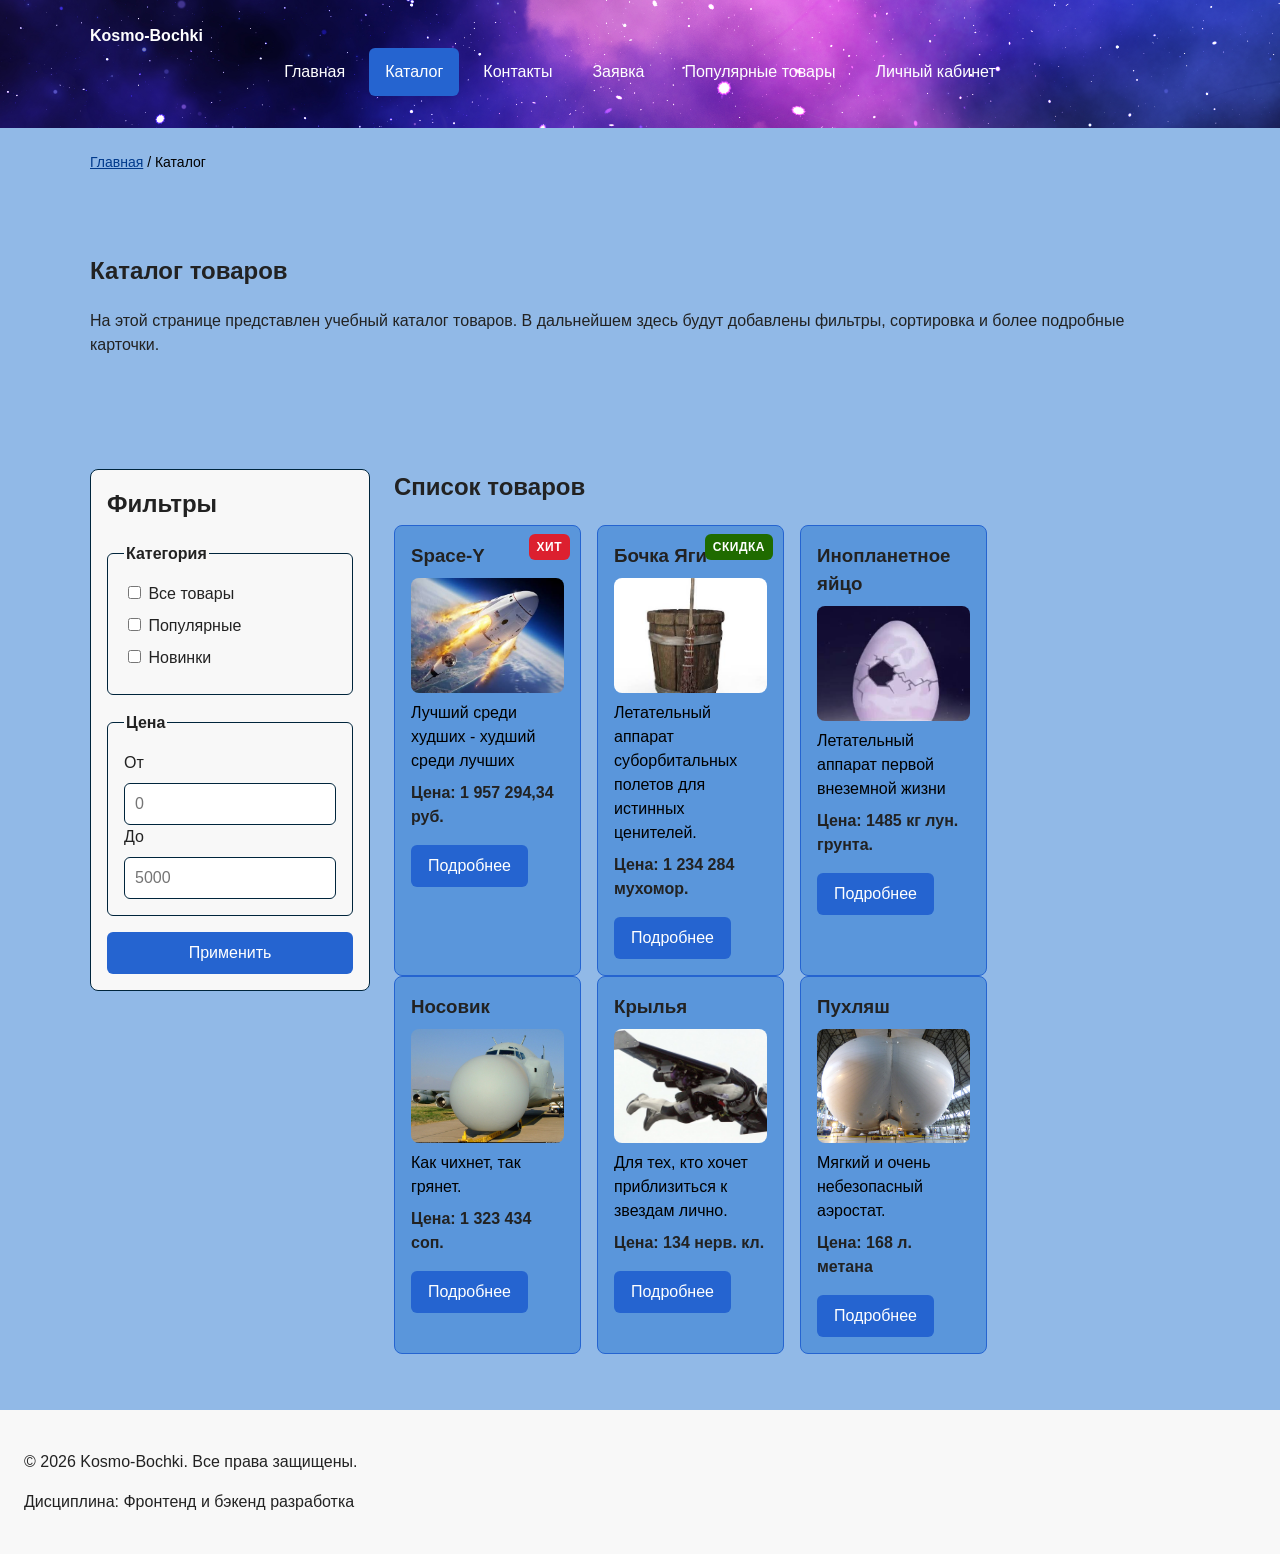
==== catalog.html @ 21ab797a "init: перенос основы из kr3-responsive-shop" ====
<!DOCTYPE html>
<html lang="ru">
<head>
  <meta charset="UTF-8">
  <meta name="viewport" content="width=device-width, initial-scale=1.0">
  <meta name="description" content="Каталог товаров учебного интернет-магазина.">

  <meta property="og:type" content="website">
  <meta property="og:title" content="Учебный интернет-магазин">
  <meta property="og:description" content="Учебный frontend-проект интернет-магазина.">
  <meta property="og:image" content="https://VV00nder.github.io/kr1-html-css-shop/images/preview.jpg">

  <title>Каталог товаров — Учебный интернет-магазин</title>

  <link rel="stylesheet" href="css/style.css">
  <link rel="stylesheet" href="css/responsive.css">
</head>
<body>
  <a class="skip-link" href="#main">Перейти к основному содержимому</a>

  <header class="site-header">
    <div class="site-header__inner">
      <a class="site-header__logo" href="index.html">Kosmo-Bochki</a>

      <nav class="site-nav" aria-label="Основная навигация">
        <ul class="site-nav__list">
          <li class="site-nav__item">
            <a class="site-nav__link" href="index.html">Главная</a>
          </li>
          <li class="site-nav__item">
            <a class="site-nav__link site-nav__link--active" href="catalog.html" aria-current="page">Каталог</a>
          </li>
          <li class="site-nav__item">
            <a class="site-nav__link" href="contacts.html">Контакты</a>
          </li>
          <li class="site-nav__item">
            <a class="site-nav__link" href="order.html">Заявка</a>
          </li>
          <li class="site-nav__item">
            <a class="site-nav__link" href="index.html#popular">Популярные товары</a>
          </li>
          <li class="site-nav__item">
            <a class = "site-nav__link" href="lk.html">
              Личный кабинет
            </a>
          </li>
        </ul>
      </nav>
    </div>
  </header>

  <main class="page" id="main">
    <nav class="breadcrumbs" aria-label="Хлебные крошки">
      <a class="breadcrumbs__link" href="index.html">Главная</a>
      <span class="breadcrumbs__current">Каталог</span>
    </nav>

    <section class="section">
      <h1 class="section__title">Каталог товаров</h1>
      <p>
        На этой странице представлен учебный каталог товаров.
        В дальнейшем здесь будут добавлены фильтры, сортировка и более
        подробные карточки.
      </p>
    </section>

    <section class="catalog-layout">
      <aside class="catalog-filters catalog-layout__filters">
        <h2 class="catalog-filters__title">Фильтры</h2>

        <form class="catalog-filters__form" action="#" method="get">
          <fieldset class="catalog-filters__group">
            <legend class="catalog-filters__legend">Категория</legend>

            <label class="catalog-filters__label">
              <input type="checkbox" name="category" value="all">
              Все товары
            </label>

            <label class="catalog-filters__label">
              <input type="checkbox" name="category" value="popular">
              Популярные
            </label>

            <label class="catalog-filters__label">
              <input type="checkbox" name="category" value="new">
              Новинки
            </label>
          </fieldset>

          <fieldset class="catalog-filters__group">
            <legend class="catalog-filters__legend">Цена</legend>

            <label class="catalog-filters__label" for="price-from">От</label>
            <input class="catalog-filters__input" id="price-from" name="price-from" type="number" min="0" placeholder="0">

            <label class="catalog-filters__label" for="price-to">До</label>
            <input class="catalog-filters__input" id="price-to" name="price-to" type="number" min="0" placeholder="5000">
          </fieldset>

          <button class="button button--primary" type="submit">Применить</button>
        </form>
      </aside>

      <section class="catalog-layout__products">
        <h2 class="catalog-layout__title">Список товаров</h2>

        <div class="products-grid">
        <article class="product-card product-card--featured">
          <span class="product-card__badge product-card__badge--hit">ХИТ</span>

          <h3 class="product-card__title">Space-Y</h3>
          <img src="./images/Space-Y.jpg" alt="Космический корабль Space-Y" class="product-card__image">
          <p class="product-card__description">Лучший среди худших - худший среди лучших</p>
          <p class="product-card__price">Цена: 1 957 294,34 руб.</p>
          <a class="button button--primary product-card__button" data-product="Товар 1" href="./product.html">
            Подробнее
          </a>
        </article>

        <article class="product-card product-card--featured">
          <span class="product-card__badge product-card__badge--discount">СКИДКА</span>
          <h3 class="product-card__title">Бочка Яги</h3>
          <img src="./images/bochka.jpg" alt="Бочка" class = "product-card__image">
          <p class="product-card__description">Летательный аппарат суборбитальных полетов для истинных ценителей.</p>
          <p class="product-card__price">Цена: 1 234 284 мухомор.</p>
          <a class="button button--primary product-card__button" data-product="Товар 2" href="./product.html">
            Подробнее
          </a>
        </article>

        <article class="product-card product-card--featured">
          <h3 class="product-card__title">Инопланетное яйцо</h3>
          <img src="./images/Luntik.jpg" alt="Яйцо" class="product-card__image">
          <p class="product-card__description">Летательный аппарат первой внеземной жизни</p>
          <p class="product-card__price">Цена: 1485 кг лун. грунта.</p>
          <a class="button button--primary product-card__button" data-product="Товар 3" href="./product.html">
            Подробнее
          </a>
        </article>
      </div>
      <div class="products-grid">
        <article class="product-card product-card--featured">
          <h3 class="product-card__title">Носовик</h3>
          <img src="./images/noise.jpg" alt="Нос" class="product-card__image">
          <p class="product-card__description">Как чихнет, так грянет.</p>
          <p class="product-card__price">Цена: 1 323 434 соп.</p>
          <a class="button button--primary product-card__button" data-product="Товар 4" href="./product.html">
            Подробнее
          </a>
        </article>

        <article class="product-card product-card--featured">
          <h3 class="product-card__title">Крылья</h3>
          <img src="./images/fly.jpg" alt="Крылья" class = "product-card__image">
          <p class="product-card__description">Для тех, кто хочет приблизиться к звездам лично.</p>
          <p class="product-card__price">Цена: 134 нерв. кл.</p>
          <a class="button button--primary product-card__button" data-product="Товар 5" href="./product.html">
            Подробнее
          </a>
        </article>

        <article class="product-card product-card--featured">
          <h3 class="product-card__title">Пухляш</h3>
          <img
              src="./images/Airlander.jpg"
              srcset="./images/Airlander.jpg 480w,
                      ./images/Airlander.jpg 640w,
                      ./images/Airlander.jpg 960w"
              sizes="(max-width: 639px) 100vw,
                    (max-width: 1023px) 50vw,
                    33vw"
              alt="Пухляш"
              width="640"
              height="480"
              loading="lazy"
              class="product-card__image"
            >
          <p class="product-card__description">Мягкий и очень небезопасный аэростат.</p>
          <p class="product-card__price">Цена: 168 л. метана</p>
          <a class="button button--primary product-card__button" data-product="Товар 6" href="./product.html">
            Подробнее
          </a>
        </article>
      </div>
      </section>
    </section>
  </main>

  <footer class="site-footer">
    <div class="site-footer__inner">
      <p class="site-footer__text">&copy; 2026 Kosmo-Bochki. Все права защищены.</p>
      <p class="site-footer__text">Дисциплина: Фронтенд и бэкенд разработка</p>
    </div>
  </footer>
</body>
</html>
---- css/style.css ----
/* ==========================================================================
   Оглавление
   1. Переменные проекта (дизайн-токены)
   2. Базовые стили
   3. Каркас страницы: page, site-header, site-nav, site-footer, breadcrumbs
   4. Компоненты: button, hero, section, info-list, info-note
   5. Компоненты: products-grid, product-card
   6. Компоненты: catalog-layout, catalog-filters
   7. Компоненты: order-dialog, order-form, success-message
   8. Состояния и утилиты
   ========================================================================== */


/* ==========================================================================
   1. Переменные проекта
   ========================================================================== */

:root {
  /* Цвета */
  --color-bg: #2575d080;
  --color-text: #222222;
  --color-muted: #000000;
  --color-primary: #2564d0;
  --color-primary-dark: #d02542;
  --color-border: #00253c;
  --color-surface: #f8f8f8;
  --color-surface-accent: #eef5ff;
  --color-danger: #b00020;
  --color-success: #258ed0;
  --color-success-bg: #eefaf0;
  --color-white: #ffffff;
  --color-overlay: rgba(0, 0, 0, 0.5);

  /* Отступы */
  --space-xs: 4px;
  --space-sm: 8px;
  --space-md: 16px;
  --space-lg: 24px;
  --space-xl: 32px;

  /* Скругления */
  --radius-sm: 6px;
  --radius-md: 8px;
  --radius-lg: 12px;

  /* Размеры */
  --container-width: 1100px;
}


/* ==========================================================================
   2. Базовые стили
   ========================================================================== */

* {
  box-sizing: border-box;
}

html {
  scroll-behavior: smooth;
}

body {
  margin: 0;
  display: flex;
  flex-direction:column;
  min-height: 100vh;
  font-family: Arial, sans-serif;
  line-height: 1.5;
  color: var(--color-text);
  background-color: var(--color-bg);
}

a {
  color: var(--color-primary);
}

a:hover {
  color: var(--color-primary-dark);
}

a:focus-visible {
  outline: 2px solid var(--color-primary);
  outline-offset: 3px;
}


/* ==========================================================================
  3. Каркас страницы
   ========================================================================== */

/* --- page: основная область страницы (<main>) --- */

.page {
  padding: var(--space-lg);
}
main {
  flex:1;
}
/* --- site-header: шапка сайта --- */

.site-header {
  background-image: url("../images/3d-abstract-space-sky-with-stars-nebula.jpg");
  background-size: cover;
  background-position: center;
  background-repeat: no-repeat;
  padding: var(--space-lg);
  background-color: var(--color-surface);
}

.site-header__inner {
  max-width: var(--container-width);
  margin: 0 auto;
}

.site-header__logo {
  font-weight: 700;
  color: var(--color-white);
  text-decoration: none;
}

/* --- site-nav: основная навигация ---
   Корневой блок; внешний вид задают его элементы. */

.site-nav__list {
  display: flex;
  flex-wrap: wrap;
  justify-content: center;
  align-items: center;
  gap: var(--space-md);
  padding: 0;
  margin: var(--space-md) 0 0;
  list-style: none;
}

.site-nav__item {
  margin-bottom: var(--space-sm);
}

.site-nav__link {
  display: inline-block;
  padding: var(--space-sm) var(--space-md);
  color: var(--color-white);
  text-decoration: none;
  border-radius: var(--radius-sm);
}

.site-nav__link:hover,
.site-nav__link--active,
.site-nav__link--active:hover {
  color: var(--color-white);
  background-color: var(--color-primary);
}

/* --- site-footer: подвал сайта --- */

.site-footer {
  padding: var(--space-lg);
  background-color: var(--color-surface);
  
}

.site-footer__inner {
  max-width: var(--container-width);
  margin-top: auto;
}

.site-footer__text {
  margin: var(--space-md) 0;
}

/* --- breadcrumbs: хлебные крошки --- */

.breadcrumbs {
  max-width: var(--container-width);
  margin: 0 auto var(--space-md);
  font-size: 14px;
  color: var(--color-muted);
}

.breadcrumbs__link {
  color: #003a8c;
}

.breadcrumbs__current::before {
  content: " / ";
  color: var(--color-muted);
}


/* ==========================================================================
   4. Компоненты: button, hero, section, info-list, info-note
   ========================================================================== */

/* --- button: кнопка и ссылка-кнопка --- */

.button {
  display: inline-block;
  padding: var(--space-sm) var(--space-md);
  border: 1px solid transparent;
  border-radius: var(--radius-sm);
  font: inherit;
  text-decoration: none;
  cursor: pointer;
}

.button:focus-visible {
  outline: 2px solid var(--color-primary);
  outline-offset: 3px;
}

/* Модификатор --disabled — для ссылок-кнопок, у которых нет атрибута disabled */
.button:disabled,
.button--disabled {
  opacity: 0.6;
  cursor: not-allowed;
}

.button--primary {
  color: var(--color-white);
  background-color: var(--color-primary);
}

/* color указан повторно: иначе его перебьёт глобальное правило a:hover */
.button--primary:hover {
  color: var(--color-white);
  background-color: var(--color-primary-dark);
}

.button--secondary {
  color: var(--color-primary);
  background-color: transparent;
  border-color: var(--color-primary);
}

.button--secondary:hover {
  color: var(--color-white);
  background-color: var(--color-primary);
}

/* --- hero: первый экран главной страницы --- */

.hero {
  max-width: var(--container-width);
  margin: 0 auto var(--space-xl);
  padding: var(--space-xl) var(--space-lg);
  background-color: var(--color-surface-accent);
  border-radius: var(--radius-lg);
}

.hero__title {
  margin-top: 0;
}

.hero__text {
  margin: 0 0 var(--space-md);
}

/* --- section: универсальный раздел страницы --- */

.section {
  max-width: var(--container-width);
  margin: 0 auto var(--space-xl);
}

.section__title {
  margin-top: 0;
}

/* --- info-list: маркированный список --- */

.info-list {
  margin: var(--space-md) 0;
  padding-left: var(--space-xl);
}

.info-list__item {
  margin-bottom: var(--space-xs);
}

/* --- info-note: дополнительный информационный блок --- */

.info-note {
  max-width: var(--container-width);
  margin: 0 auto var(--space-xl);
  padding: var(--space-md);
  border-left: 4px solid var(--color-primary);
  background-color: var(--color-surface);
}

.info-note__title {
  margin-top: 0;
}

.info-note__text {
  margin-bottom: 0;
}


/* ==========================================================================
   5. Компоненты: products-grid, product-card
   ========================================================================== */

/* --- products-grid: сетка карточек (отвечает только за раскладку) --- */

.products-grid {
  display: grid;
  grid-template-columns: repeat(3, 1fr);
  gap: var(--space-lg);
  align-items: stretch;

}

/* --- product-card: карточка товара --- */

.product-card {
  position: relative;
  display: flex;
  flex-direction: column;
  gap: var(--space-sm);
  padding: var(--space-md);
  border: 1px solid var(--color-border);
  border-radius: var(--radius-md);
  background-color: var(--color-bg);
}


.product-card:hover,
.product-card--featured {
  border-color: var(--color-primary);
}

/* Модификатор для товара со скидкой (пока не используется в разметке) */
.product-card--discount {
  border-color: var(--color-danger);
}

.product-card__title {
  margin: 0;
  color: var(--color-text);
}

.product-card__description {
  margin: 0;
  color: var(--color-muted);
}

.product-card__price {
  margin: 0;
  font-weight: 700;
}

.product-card--discount .product-card__price {
  color: var(--color-danger);
}

.product-card__button {
  margin-top: var(--space-sm);
  align-self: flex-start;
}

.product-card__image {
  width: 100%;
  aspect-ratio: 1 / 1;
  object-fit: contain;
  background-color: var(--color-bg);
  border-radius: var(--radius-sm);
}

/* --- product-card__badge: метка на карточке --- */

.product-card__badge {
  position: absolute;
  top: var(--space-sm);
  left: auto;
  right: 10px;
  z-index: 1;

  padding: var(--space-xs) var(--space-sm);
  border-radius: var(--radius-sm);

  font-size: 12px;
  font-weight: 700;
  letter-spacing: 0.5px;
  text-transform: uppercase;
  color: var(--color-white);
  background-color: var(--color-primary);
}

/* Модификатор: ХИТ — красный */
.product-card__badge--hit {
  background-color: #ff0000c9;
}

/* Модификатор: СКИДКА */
.product-card__badge--discount {
  background-color: #1f6b00;
}

/* Модификатор: НОВИНКА — зелёный/синий */
.product-card__badge--new {
  background-color: var(--color-success);
}


/* ==========================================================================
   5.1. Компоненты: profile, profile-card, last-order (для lk.html)
   ========================================================================== */

/* --- profile: блок профиля --- */

.profile {
  max-width: var(--container-width);
  margin: 0 auto var(--space-xl);
}

.profile__title {
  margin-top: 0;
}

.profile-card {
  display: flex;
  align-items: center;
  gap: var(--space-lg);
  padding: var(--space-md);
  border: 1px solid var(--color-border);
  border-radius: var(--radius-md);
  background-color: var(--color-surface);
}

.profile-card__avatar {
  flex: 0 0 120px;
  width: 120px;
  height: 120px;
  display: flex;
  align-items: center;
  justify-content: center;
  border: 1px solid var(--color-border);
  border-radius: var(--radius-md);
  background-color: var(--color-bg);
  font-size: 48px;
  line-height: 1;
  overflow: hidden;
}

.profile-card__avatar img {
  width: 100%;
  height: 100%;
  object-fit: cover;
}

.profile-card__info {
  margin: 0;
  display: grid;
  gap: var(--space-sm);
  flex: 1 1 auto;
}

.profile-card__row {
  display: flex;
  gap: var(--space-sm);
  flex-wrap: wrap;
}

.profile-card__label {
  margin: 0;
  font-weight: 700;
  min-width: 90px;
}

.profile-card__value {
  margin: 0;
  color: var(--color-muted);
}

/* --- last-order: последний заказ --- */

.last-order {
  max-width: var(--container-width);
  margin: 0 auto var(--space-xl);
}

.last-order__title {
  margin-top: 0;
}


/* ==========================================================================
   6. Компоненты: catalog-layout, catalog-filters
   ========================================================================== */

/* --- catalog-layout: макет страницы каталога --- */

.catalog-layout {
  display: grid;
  grid-template-columns: 260px 1fr;
  grid-template-areas: "filters products";
  gap: var(--space-lg);
  max-width: var(--container-width);
  margin: 0 auto var(--space-xl);
  align-items: start;
}

.catalog-layout__filters {
  grid-area: filters;
}

.catalog-layout__products {
  grid-area: products;
}

.catalog-layout__title {
  margin-top: 0;
}

/* --- catalog-filters: боковая панель фильтров --- */

.catalog-filters {
  padding: var(--space-md);
  border: 1px solid var(--color-border);
  border-radius: var(--radius-md);
  background-color: var(--color-surface);
}

.catalog-filters__title {
  margin-top: 0;
}

.catalog-filters__form {
  display: grid;
  gap: var(--space-md);
}

.catalog-filters__group {
  margin: 0;
  padding: var(--space-md);
  border: 1px solid var(--color-border);
  border-radius: var(--radius-sm);
}

.catalog-filters__legend {
  font-weight: 700;
}

.catalog-filters__label {
  display: block;
  margin-bottom: var(--space-sm);
}

.catalog-filters__input {
  width: 100%;
  padding: var(--space-sm) 10px;
  border: 1px solid var(--color-border);
  border-radius: var(--radius-sm);
  font: inherit;
}


/* ==========================================================================
   7. Компоненты: order-dialog, order-form, success-message
   ========================================================================== */

/* --- order-dialog: модальное окно заявки --- */

.order-dialog {
  width: min(100% - 32px, 560px);
  padding: var(--space-lg);
  border: none;
  border-radius: var(--radius-lg);
}

.order-dialog::backdrop {
  background-color: var(--color-overlay);
}

.order-dialog__title {
  margin-top: 0;
}

/* --- order-form: форма заявки ---
   Корневой блок; внешний вид задают его элементы. */

.order-form__field {
  margin-bottom: var(--space-md);
}

.order-form__label {
  display: block;
  margin-bottom: var(--space-xs);
}

.order-form__input,
.order-form__select,
.order-form__textarea {
  width: 100%;
  padding: 10px 12px;
  border: 1px solid var(--color-border);
  border-radius: var(--radius-sm);
  font: inherit;
}

.order-form__input:hover,
.order-form__select:hover,
.order-form__textarea:hover {
  border-color: var(--color-primary);
}

.order-form__input:focus-visible,
.order-form__select:focus-visible,
.order-form__textarea:focus-visible {
  outline: 2px solid var(--color-primary);
  outline-offset: 3px;
}

.order-form__checkbox {
  margin: 0 var(--space-sm) 0 0;
}

.order-form__hint {
  display: block;
  margin-top: var(--space-xs);
  color: var(--color-muted);
}

.order-form__actions {
  display: flex;
  gap: var(--space-md);
  margin-top: var(--space-lg);
}

/* Состояние ошибки задаётся из JS атрибутом aria-invalid (см. js/main.js) */
.order-form__input[aria-invalid="true"],
.order-form__select[aria-invalid="true"],
.order-form__textarea[aria-invalid="true"] {
  border-color: var(--color-danger);
}

/* --- success-message: сообщение об успешной отправке --- */

.success-message {
  max-width: var(--container-width);
  margin: var(--space-lg) auto;
  padding: var(--space-md);
  border-left: 4px solid var(--color-success);
  background-color: var(--color-success-bg);
}


/* ==========================================================================
   8. Состояния и утилиты
   ========================================================================== */

/* Подсветка якоря, на который перешли по ссылке */
:target {
  outline: 2px dashed var(--color-primary);
  outline-offset: 4px;
}

/* ==========================================================================
   9. Компоненты: product (страница товара), specs-table
   ========================================================================== */

/* --- product: карточка товара на странице товара --- */

.product {
  display: grid;
  grid-template-columns: minmax(0, 1fr) minmax(0, 1fr);
  gap: var(--space-xl);

  max-width: var(--container-width);
  margin: 0 auto var(--space-xl);
  padding: var(--space-lg);

  border: 1px solid var(--color-border);
  border-radius: var(--radius-lg);
  background-color: var(--color-surface);
}

/* Левая колонка — картинка */
.product__media {
  position: relative;
  display: flex;
  align-items: center;
  justify-content: center;
}

.product__image {
  width: 100%;
  max-width: 480px;
  aspect-ratio: 1 / 1;
  object-fit: contain;
  background-color: var(--color-white);
  border-radius: var(--radius-md);
}

/* Бейдж «ХИТ» поверх картинки */
.product__badge {
  position: absolute;
  top: var(--space-md);
  left: var(--space-md);
  z-index: 1;

  padding: var(--space-xs) var(--space-sm);
  border-radius: var(--radius-sm);

  font-size: 12px;
  font-weight: 700;
  letter-spacing: 0.5px;
  text-transform: uppercase;
  color: var(--color-white);
  background-color: var(--color-primary-dark);
}

/* Правая колонка — информация */
.product__info {
  display: flex;
  flex-direction: column;
  gap: var(--space-md);
}

.product__title {
  margin: 0;
}

.product__description {
  margin: 0;
  color: var(--color-muted);
}

.product__price {
  margin: 0;
  font-size: 24px;
  font-weight: 700;
  color: var(--color-primary-dark);
}

.product__actions {
  display: flex;
  flex-wrap: wrap;
  gap: var(--space-md);
  margin-top: auto;   /* прижать кнопки к низу правой колонки */
}

/* --- product-specs: блок характеристик --- */

.product-specs {
  max-width: var(--container-width);
  margin: 0 auto var(--space-xl);
}

.product-specs__title {
  margin-top: 0;
}

/* --- specs-table: таблица характеристик --- */

.specs-table {
  width: 100%;
  border-collapse: collapse;

  border: 1px solid var(--color-border);
  border-radius: var(--radius-md);
  overflow: hidden;
  background-color: var(--color-surface);
}

.specs-table__row {
  border-bottom: 1px solid var(--color-border);
}

.specs-table__row:last-child {
  border-bottom: none;
}

.specs-table__key,
.specs-table__value {
  padding: var(--space-sm) var(--space-md);
  text-align: left;
  vertical-align: top;
}

.specs-table__key {
  width: 40%;
  font-weight: 700;
  background-color: var(--color-surface-accent);
}

.specs-table__value {
  color: var(--color-muted);
}

/* --- Адаптив --- */

@media (max-width: 700px) {
  .product {
    grid-template-columns: 1fr;
    gap: var(--space-lg);
    padding: var(--space-md);
  }

  .product__image {
    max-width: 100%;
  }

  .specs-table__key,
  .specs-table__value {
    display: block;
    width: 100%;
  }

  .specs-table__key {
    border-bottom: none;
    padding-bottom: 0;
  }

  .specs-table__value {
    padding-top: var(--space-xs);
  }
}
---- css/responsive.css ----
/*
  Адаптивные стили для контрольной работы №3.
  Подход: Mobile First.
  Базовые стили рассчитаны на мобильный экран.
  Расширения добавляются через min-width медиазапросы.
*/

*,
*::before,
*::after {
  box-sizing: border-box;
}

html {
  scroll-behavior: smooth;
}

img,
video {
  max-width: 100%;
  height: auto;
}

body {
  overflow-x: hidden;
}

.container,
.main,
.section {
  width: min(100% - 32px, 1200px);
  margin-inline: auto;
}

.section {
  padding-block: clamp(24px, 5vw, 64px);
}

.site-nav__list {
  display: flex;
  flex-direction: column;
  gap: var(--space-sm, 8px);
  padding: 0;
  margin: 0;
  list-style: none;
}

.site-nav__link {
  display: block;
  padding: 12px 16px;
}

@media (min-width: 768px) {
  .site-nav__list {
    flex-direction: row;
    flex-wrap: wrap;
    align-items: center;
  }
}

.hero {
  display: grid;
  gap: var(--space-lg, 24px);
  align-items: center;
}

.hero__content {
  display: grid;
  gap: var(--space-md, 16px);
}

.hero__title {
  font-size: clamp(28px, 7vw, 56px);
  line-height: 1.1;
}

.hero__image {
  width: 100%;
  max-width: 520px;
  margin-inline: auto;
}

@media (min-width: 900px) {
  .hero {
    grid-template-columns: minmax(0, 1fr) minmax(320px, 520px);
  }
}

.products-grid {
  display: grid;
  grid-template-columns: 1fr;
  gap: var(--space-md, 16px);
}

.product-card {
  min-width: 0;
}

.product-card__title,
.product-card__description {
  overflow-wrap: anywhere;
}

@media (min-width: 640px) {
  .products-grid {
    grid-template-columns: repeat(2, minmax(0, 1fr));
  }
}

@media (min-width: 1024px) {
  .products-grid {
    grid-template-columns: repeat(3, minmax(0, 1fr));
  }
}

@media (min-width: 1280px) {
  .products-grid {
    grid-template-columns: repeat(4, minmax(0, 1fr));
  }
}

.catalog-layout {
  display: grid;
  grid-template-columns: minmax(0, 1fr);
  grid-template-areas:
    "filters"
    "products";
  gap: var(--space-lg, 24px);
}

.catalog-filters {
  order: -1;
}

@media (min-width: 1024px) {
  .catalog-layout {
    grid-template-columns: 280px minmax(0, 1fr);
    grid-template-areas: "filters products";
    align-items: start;
  }

  .catalog-filters {
    position: sticky;
    top: 88px;
    order: initial;
  }
}

.product-card__image {
  display: block;
  width: 100%;
  aspect-ratio: 4 / 3;
  object-fit: cover;
  border-radius: var(--radius-md, 8px);
}


.order-form {
  display: grid;
  gap: var(--space-md, 16px);
}

.order-form__group {
  display: grid;
  gap: var(--space-xs, 8px);
}

.order-form__input,
.order-form__textarea,
.order-form__select {
  width: 100%;
  min-height: 44px;
  padding: 10px 12px;
  font: inherit;
}

.order-form__textarea {
  min-height: 120px;
  resize: vertical;
}

@media (min-width: 768px) {
  .order-form {
    grid-template-columns: repeat(2, minmax(0, 1fr));
  }

  .order-form__group--wide {
    grid-column: 1 / -1;
  }
}

.table-wrapper {
  width: 100%;
  overflow-x: auto;
  -webkit-overflow-scrolling: touch;
}

.product-specs {
  width: 100%;
  border-collapse: collapse;
}

.product-specs th,
.product-specs td {
  padding: 12px;
  border: 1px solid var(--color-border, #ddd);
  text-align: left;
}

.order-dialog {
  width: min(100% - 32px, 560px);
  max-height: calc(100vh - 32px);
  overflow: auto;
}

.order-dialog::backdrop {
  background: rgb(0 0 0 / 0.5);
}


.skip-link {
  position: absolute;
  left: 16px;
  top: -100px;
  z-index: 1000;
  padding: 8px 12px;
  color: #111111;
  background-color: #ffffff;
  border: 2px solid #111111;
  border-radius: 6px;
  font-weight: 700;
  text-decoration: none;
  box-shadow: 0 4px 12px rgba(0, 0, 0, 0.5);
}

.skip-link:focus,
.skip-link:focus-visible {
  top: 16px;
}

:focus-visible {
  outline: 3px solid var(--color-primary, #0057b8);
  outline-offset: 3px;
}

.site-nav__link:focus-visible,
.button:focus-visible,
.order-form__input:focus-visible,
.order-form__textarea:focus-visible,
.order-form__select:focus-visible {
  outline: 3px solid var(--color-primary, #0057b8);
  outline-offset: 3px;
}
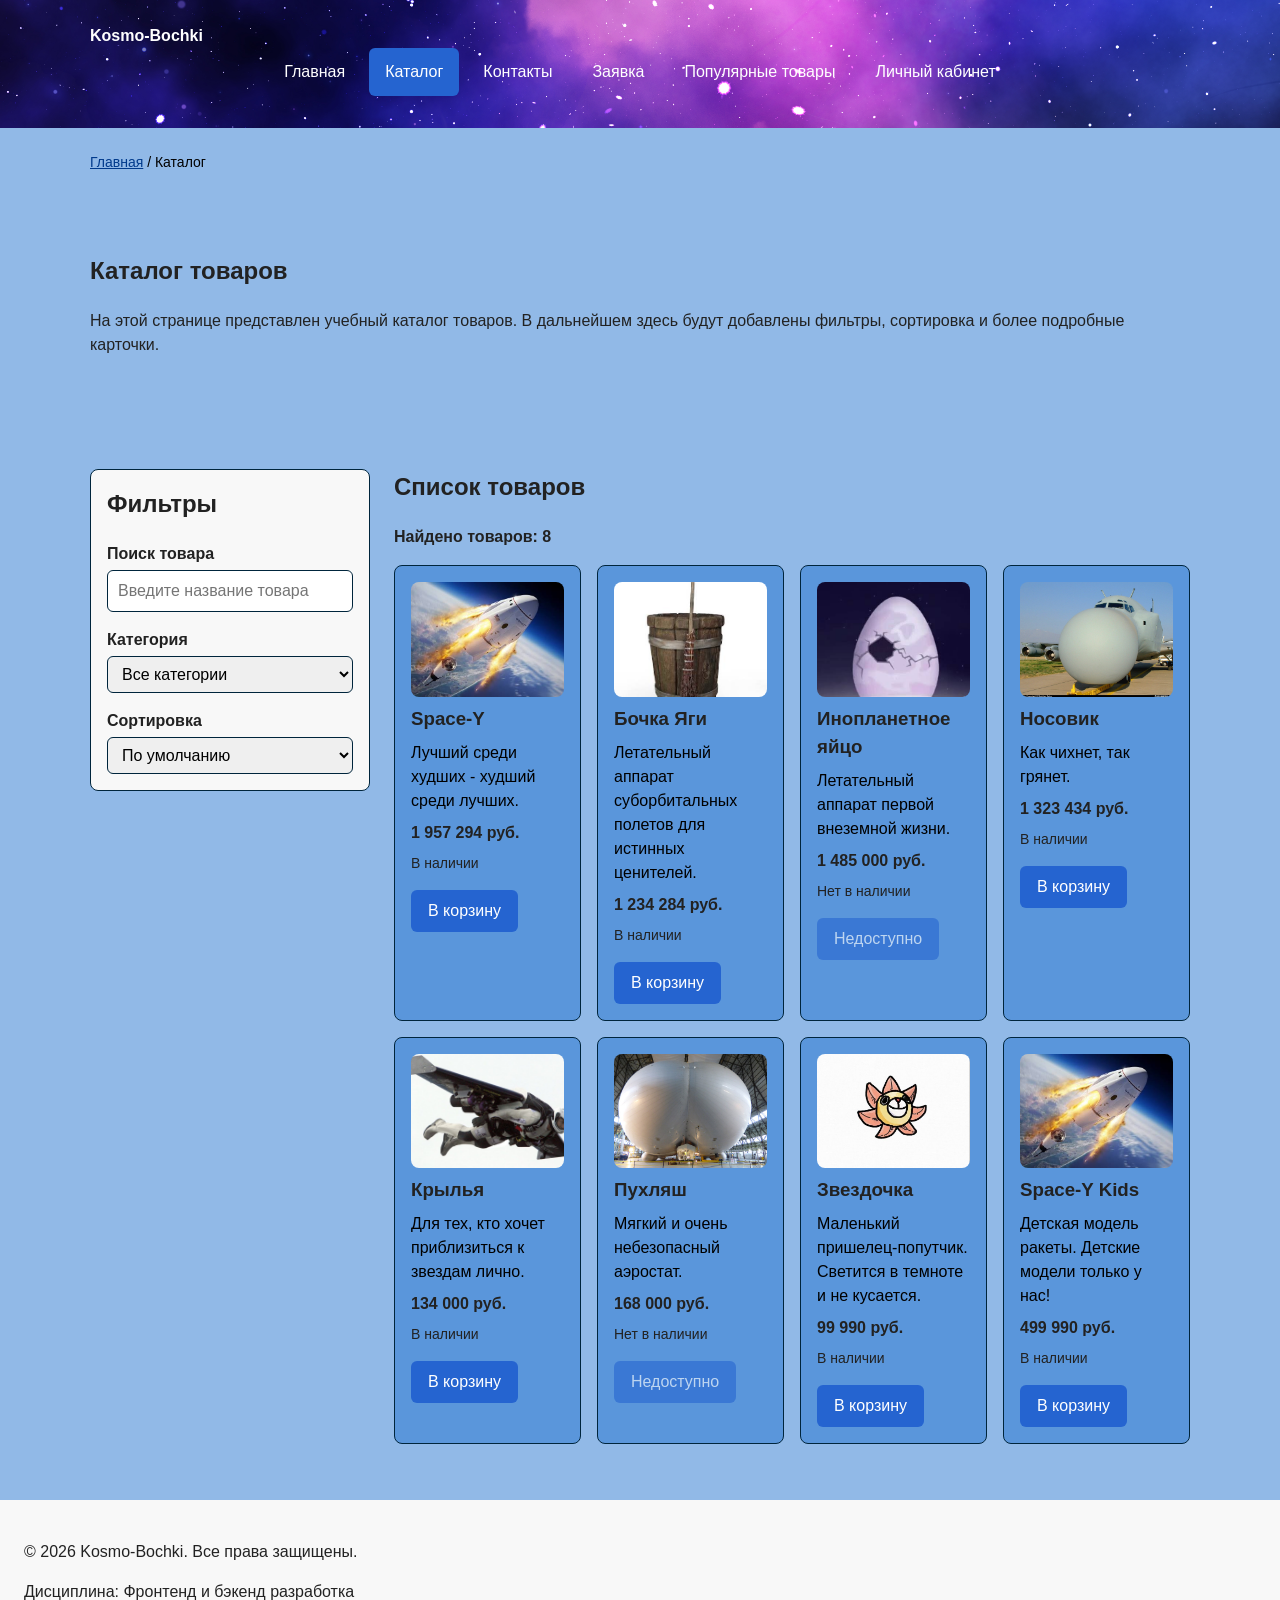
==== commit 884f80cb: "feat: add catalog DOM rendering and form validation" ====
--- a/catalog.html
+++ b/catalog.html
@@ -14,6 +14,8 @@
 
   <link rel="stylesheet" href="css/style.css">
   <link rel="stylesheet" href="css/responsive.css">
+  <script src="js/data.js" defer></script>
+  <script src="js/catalog.js" defer></script>
 </head>
 <body>
   <a class="skip-link" href="#main">Перейти к основному содержимому</a>
@@ -68,121 +70,50 @@
       <aside class="catalog-filters catalog-layout__filters">
         <h2 class="catalog-filters__title">Фильтры</h2>
 
-        <form class="catalog-filters__form" action="#" method="get">
-          <fieldset class="catalog-filters__group">
-            <legend class="catalog-filters__legend">Категория</legend>
+        <section class="catalog-controls" aria-label="Управление каталогом">
+          <div class="catalog-controls__group">
+            <label for="catalog-search">Поиск товара</label>
+            <input
+              id="catalog-search"
+              class="catalog-controls__input"
+              type="search"
+              placeholder="Введите название товара"
+              autocomplete="off"
+            >
+          </div>
 
-            <label class="catalog-filters__label">
-              <input type="checkbox" name="category" value="all">
-              Все товары
-            </label>
+          <div class="catalog-controls__group">
+            <label for="category-filter">Категория</label>
+            <select id="category-filter" class="catalog-controls__select">
+              <option value="all">Все категории</option>
+              <option value="rockets">Ракеты</option>
+              <option value="planes">Самолеты и крылья</option>
+              <option value="balloons">Аэростаты</option>
+              <option value="magic">Сказочный транспорт</option>
+              <option value="aliens">Инопланетное</option>
+            </select>
+          </div>
 
-            <label class="catalog-filters__label">
-              <input type="checkbox" name="category" value="popular">
-              Популярные
-            </label>
-
-            <label class="catalog-filters__label">
-              <input type="checkbox" name="category" value="new">
-              Новинки
-            </label>
-          </fieldset>
-
-          <fieldset class="catalog-filters__group">
-            <legend class="catalog-filters__legend">Цена</legend>
-
-            <label class="catalog-filters__label" for="price-from">От</label>
-            <input class="catalog-filters__input" id="price-from" name="price-from" type="number" min="0" placeholder="0">
-
-            <label class="catalog-filters__label" for="price-to">До</label>
-            <input class="catalog-filters__input" id="price-to" name="price-to" type="number" min="0" placeholder="5000">
-          </fieldset>
-
-          <button class="button button--primary" type="submit">Применить</button>
-        </form>
+          <div class="catalog-controls__group">
+            <label for="sort-select">Сортировка</label>
+            <select id="sort-select" class="catalog-controls__select">
+              <option value="default">По умолчанию</option>
+              <option value="price-asc">Сначала дешевле</option>
+              <option value="price-desc">Сначала дороже</option>
+              <option value="title-asc">По названию А-Я</option>
+            </select>
+          </div>
+        </section>
       </aside>
 
       <section class="catalog-layout__products">
         <h2 class="catalog-layout__title">Список товаров</h2>
 
-        <div class="products-grid">
-        <article class="product-card product-card--featured">
-          <span class="product-card__badge product-card__badge--hit">ХИТ</span>
+        <p class="catalog-count" aria-live="polite"></p>
+        <p class="catalog-empty" hidden>По выбранным условиям товары не найдены.</p>
 
-          <h3 class="product-card__title">Space-Y</h3>
-          <img src="./images/Space-Y.jpg" alt="Космический корабль Space-Y" class="product-card__image">
-          <p class="product-card__description">Лучший среди худших - худший среди лучших</p>
-          <p class="product-card__price">Цена: 1 957 294,34 руб.</p>
-          <a class="button button--primary product-card__button" data-product="Товар 1" href="./product.html">
-            Подробнее
-          </a>
-        </article>
-
-        <article class="product-card product-card--featured">
-          <span class="product-card__badge product-card__badge--discount">СКИДКА</span>
-          <h3 class="product-card__title">Бочка Яги</h3>
-          <img src="./images/bochka.jpg" alt="Бочка" class = "product-card__image">
-          <p class="product-card__description">Летательный аппарат суборбитальных полетов для истинных ценителей.</p>
-          <p class="product-card__price">Цена: 1 234 284 мухомор.</p>
-          <a class="button button--primary product-card__button" data-product="Товар 2" href="./product.html">
-            Подробнее
-          </a>
-        </article>
-
-        <article class="product-card product-card--featured">
-          <h3 class="product-card__title">Инопланетное яйцо</h3>
-          <img src="./images/Luntik.jpg" alt="Яйцо" class="product-card__image">
-          <p class="product-card__description">Летательный аппарат первой внеземной жизни</p>
-          <p class="product-card__price">Цена: 1485 кг лун. грунта.</p>
-          <a class="button button--primary product-card__button" data-product="Товар 3" href="./product.html">
-            Подробнее
-          </a>
-        </article>
-      </div>
-      <div class="products-grid">
-        <article class="product-card product-card--featured">
-          <h3 class="product-card__title">Носовик</h3>
-          <img src="./images/noise.jpg" alt="Нос" class="product-card__image">
-          <p class="product-card__description">Как чихнет, так грянет.</p>
-          <p class="product-card__price">Цена: 1 323 434 соп.</p>
-          <a class="button button--primary product-card__button" data-product="Товар 4" href="./product.html">
-            Подробнее
-          </a>
-        </article>
-
-        <article class="product-card product-card--featured">
-          <h3 class="product-card__title">Крылья</h3>
-          <img src="./images/fly.jpg" alt="Крылья" class = "product-card__image">
-          <p class="product-card__description">Для тех, кто хочет приблизиться к звездам лично.</p>
-          <p class="product-card__price">Цена: 134 нерв. кл.</p>
-          <a class="button button--primary product-card__button" data-product="Товар 5" href="./product.html">
-            Подробнее
-          </a>
-        </article>
-
-        <article class="product-card product-card--featured">
-          <h3 class="product-card__title">Пухляш</h3>
-          <img
-              src="./images/Airlander.jpg"
-              srcset="./images/Airlander.jpg 480w,
-                      ./images/Airlander.jpg 640w,
-                      ./images/Airlander.jpg 960w"
-              sizes="(max-width: 639px) 100vw,
-                    (max-width: 1023px) 50vw,
-                    33vw"
-              alt="Пухляш"
-              width="640"
-              height="480"
-              loading="lazy"
-              class="product-card__image"
-            >
-          <p class="product-card__description">Мягкий и очень небезопасный аэростат.</p>
-          <p class="product-card__price">Цена: 168 л. метана</p>
-          <a class="button button--primary product-card__button" data-product="Товар 6" href="./product.html">
-            Подробнее
-          </a>
-        </article>
-      </div>
+        <!-- Карточки добавляются из js/catalog.js -->
+        <div class="products-grid" data-products-container></div>
       </section>
     </section>
   </main>
--- a/css/style.css
+++ b/css/style.css
@@ -817,3 +817,64 @@
     padding-top: var(--space-xs);
   }
 }
+
+/* ==========================================================================
+   10. Учебный блок проверки JavaScript (КР №4)
+   ========================================================================== */
+
+.product-output {
+  padding: 16px;
+  overflow-x: auto;
+  color: #f9fafb;
+  background-color: #111827;
+  border-radius: 8px;
+}
+
+/* ==========================================================================
+   11. Каталог на JavaScript: элементы управления, статус, сообщения формы
+   ========================================================================== */
+
+.catalog-controls {
+  display: grid;
+  gap: var(--space-md);
+}
+
+.catalog-controls__group label {
+  display: block;
+  margin-bottom: var(--space-xs);
+  font-weight: 700;
+}
+
+.catalog-controls__input,
+.catalog-controls__select {
+  width: 100%;
+  padding: var(--space-sm) 10px;
+  border: 1px solid var(--color-border);
+  border-radius: var(--radius-sm);
+  font: inherit;
+}
+
+.catalog-count {
+  font-weight: 700;
+}
+
+.catalog-empty {
+  padding: var(--space-md);
+  border-left: 4px solid var(--color-danger);
+  background-color: var(--color-surface);
+}
+
+.product-card__status {
+  margin: 0;
+  font-size: 14px;
+}
+
+.form-error {
+  margin: var(--space-xs) 0 0;
+  color: var(--color-danger);
+  font-size: 14px;
+}
+
+.form-message {
+  font-weight: 700;
+}
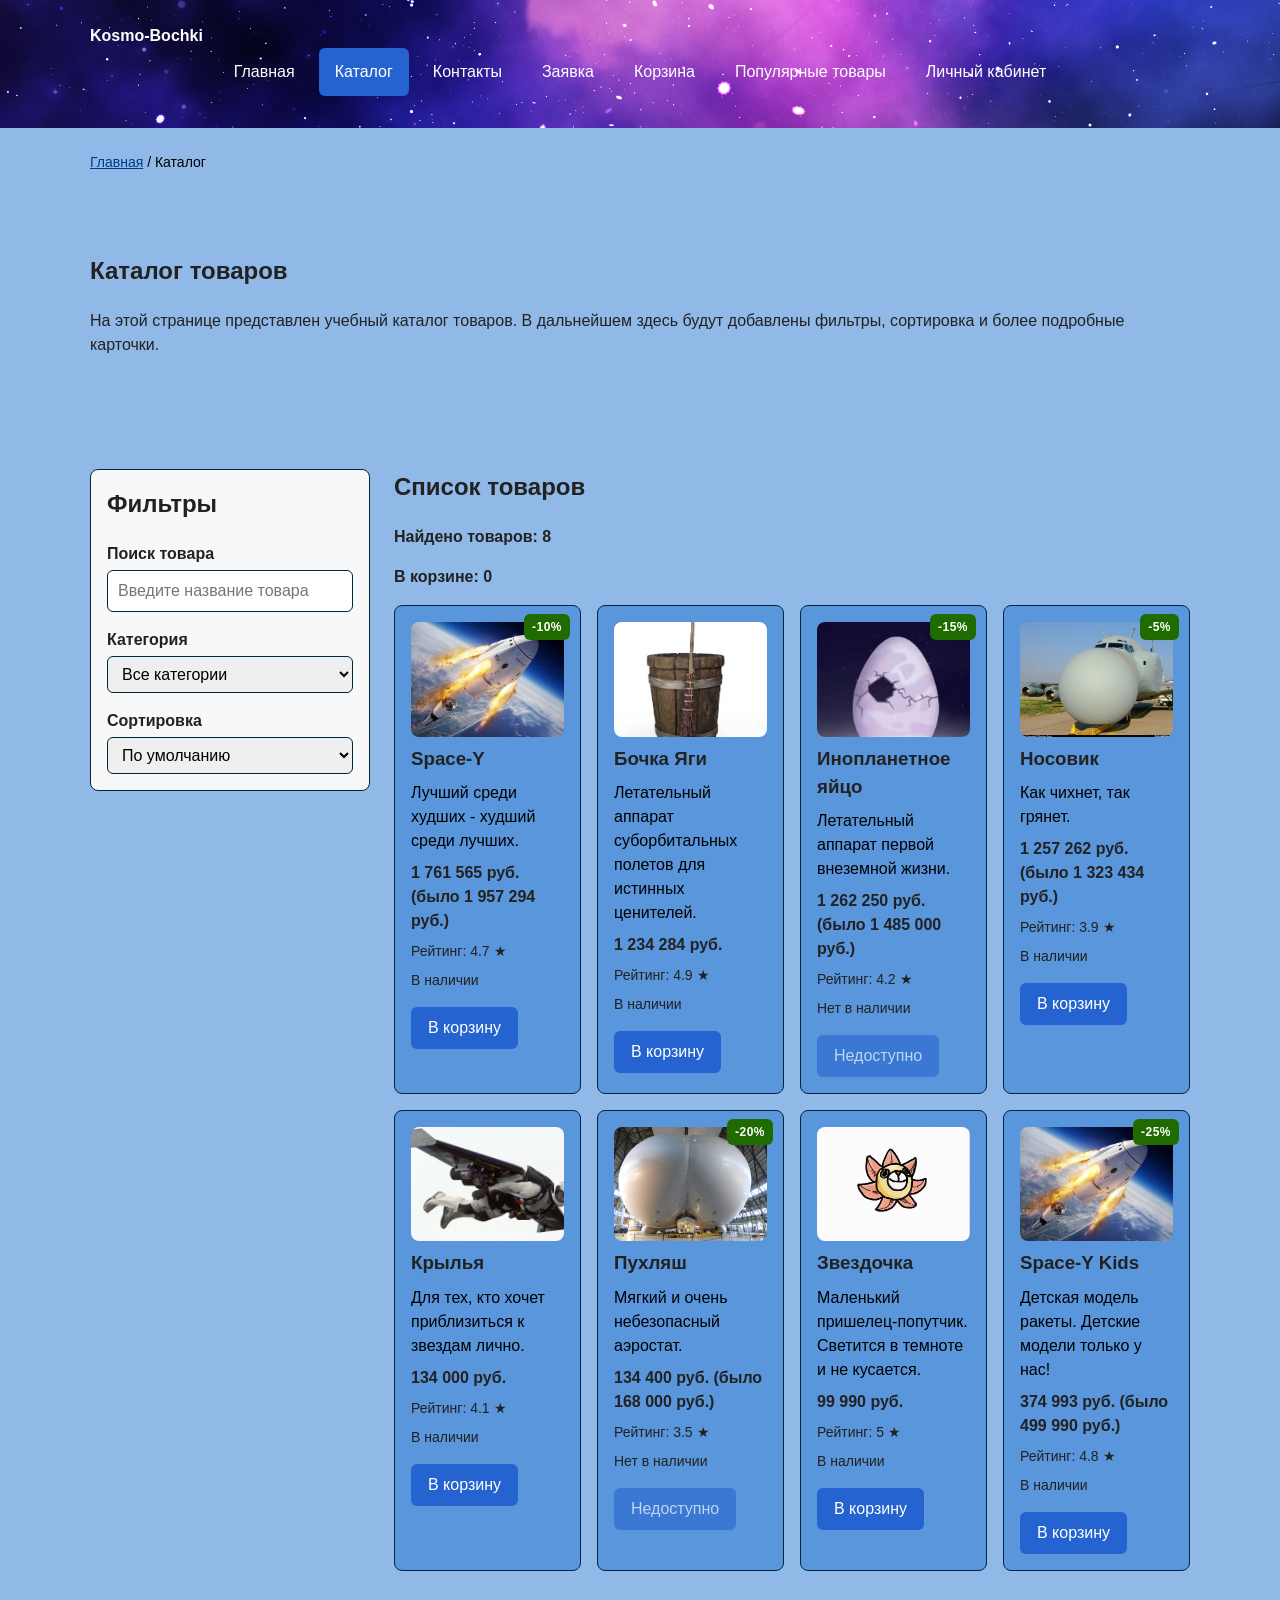
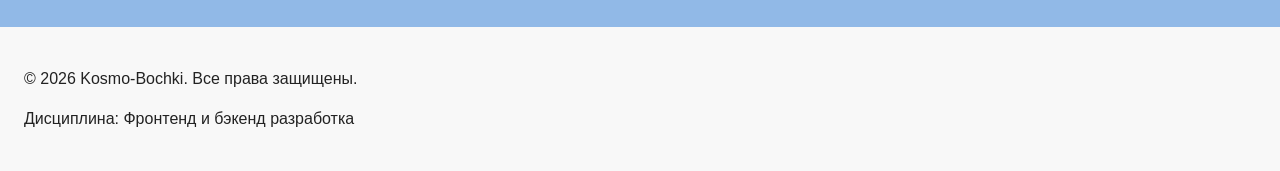
==== commit 5d5ebad1: "feat: complete JavaScript shop project" ====
--- a/catalog.html
+++ b/catalog.html
@@ -15,6 +15,7 @@
   <link rel="stylesheet" href="css/style.css">
   <link rel="stylesheet" href="css/responsive.css">
   <script src="js/data.js" defer></script>
+  <script src="js/cart.js" defer></script>
   <script src="js/catalog.js" defer></script>
 </head>
 <body>
@@ -37,6 +38,9 @@
           </li>
           <li class="site-nav__item">
             <a class="site-nav__link" href="order.html">Заявка</a>
+          </li>
+          <li class="site-nav__item">
+            <a class="site-nav__link" href="cart.html" data-cart-link>Корзина</a>
           </li>
           <li class="site-nav__item">
             <a class="site-nav__link" href="index.html#popular">Популярные товары</a>
@@ -110,6 +114,7 @@
         <h2 class="catalog-layout__title">Список товаров</h2>
 
         <p class="catalog-count" aria-live="polite"></p>
+        <p class="cart-counter" aria-live="polite">В корзине: 0</p>
         <p class="catalog-empty" hidden>По выбранным условиям товары не найдены.</p>
 
         <!-- Карточки добавляются из js/catalog.js -->
--- a/css/style.css
+++ b/css/style.css
@@ -878,3 +878,71 @@
 .form-message {
   font-weight: 700;
 }
+
+/* ==========================================================================
+   12. Корзина (cart.html)
+   ========================================================================== */
+
+.cart-list {
+  display: grid;
+  gap: var(--space-md);
+  padding: 0;
+  list-style: none;
+}
+
+.cart-item {
+  display: grid;
+  grid-template-columns: 80px 1fr;
+  gap: var(--space-sm) var(--space-md);
+  align-items: center;
+  padding: var(--space-md);
+  border: 1px solid var(--color-border);
+  border-radius: var(--radius-md);
+  background-color: var(--color-surface);
+}
+
+.cart-item__image {
+  grid-row: span 3;
+  width: 80px;
+  height: 80px;
+  object-fit: cover;
+  border-radius: var(--radius-sm);
+}
+
+.cart-item__title,
+.cart-item__price {
+  margin: 0;
+}
+
+.cart-item__actions,
+.cart-actions {
+  display: flex;
+  flex-wrap: wrap;
+  gap: var(--space-sm);
+}
+
+.cart-total {
+  font-size: 20px;
+  font-weight: 700;
+}
+
+.promo-form {
+  display: flex;
+  flex-wrap: wrap;
+  align-items: center;
+  gap: var(--space-sm);
+  max-width: 480px;
+}
+
+.promo-form label {
+  font-weight: 700;
+}
+
+.promo-message {
+  width: 100%;
+  margin: 0;
+}
+
+.cart-counter {
+  font-weight: 700;
+}
